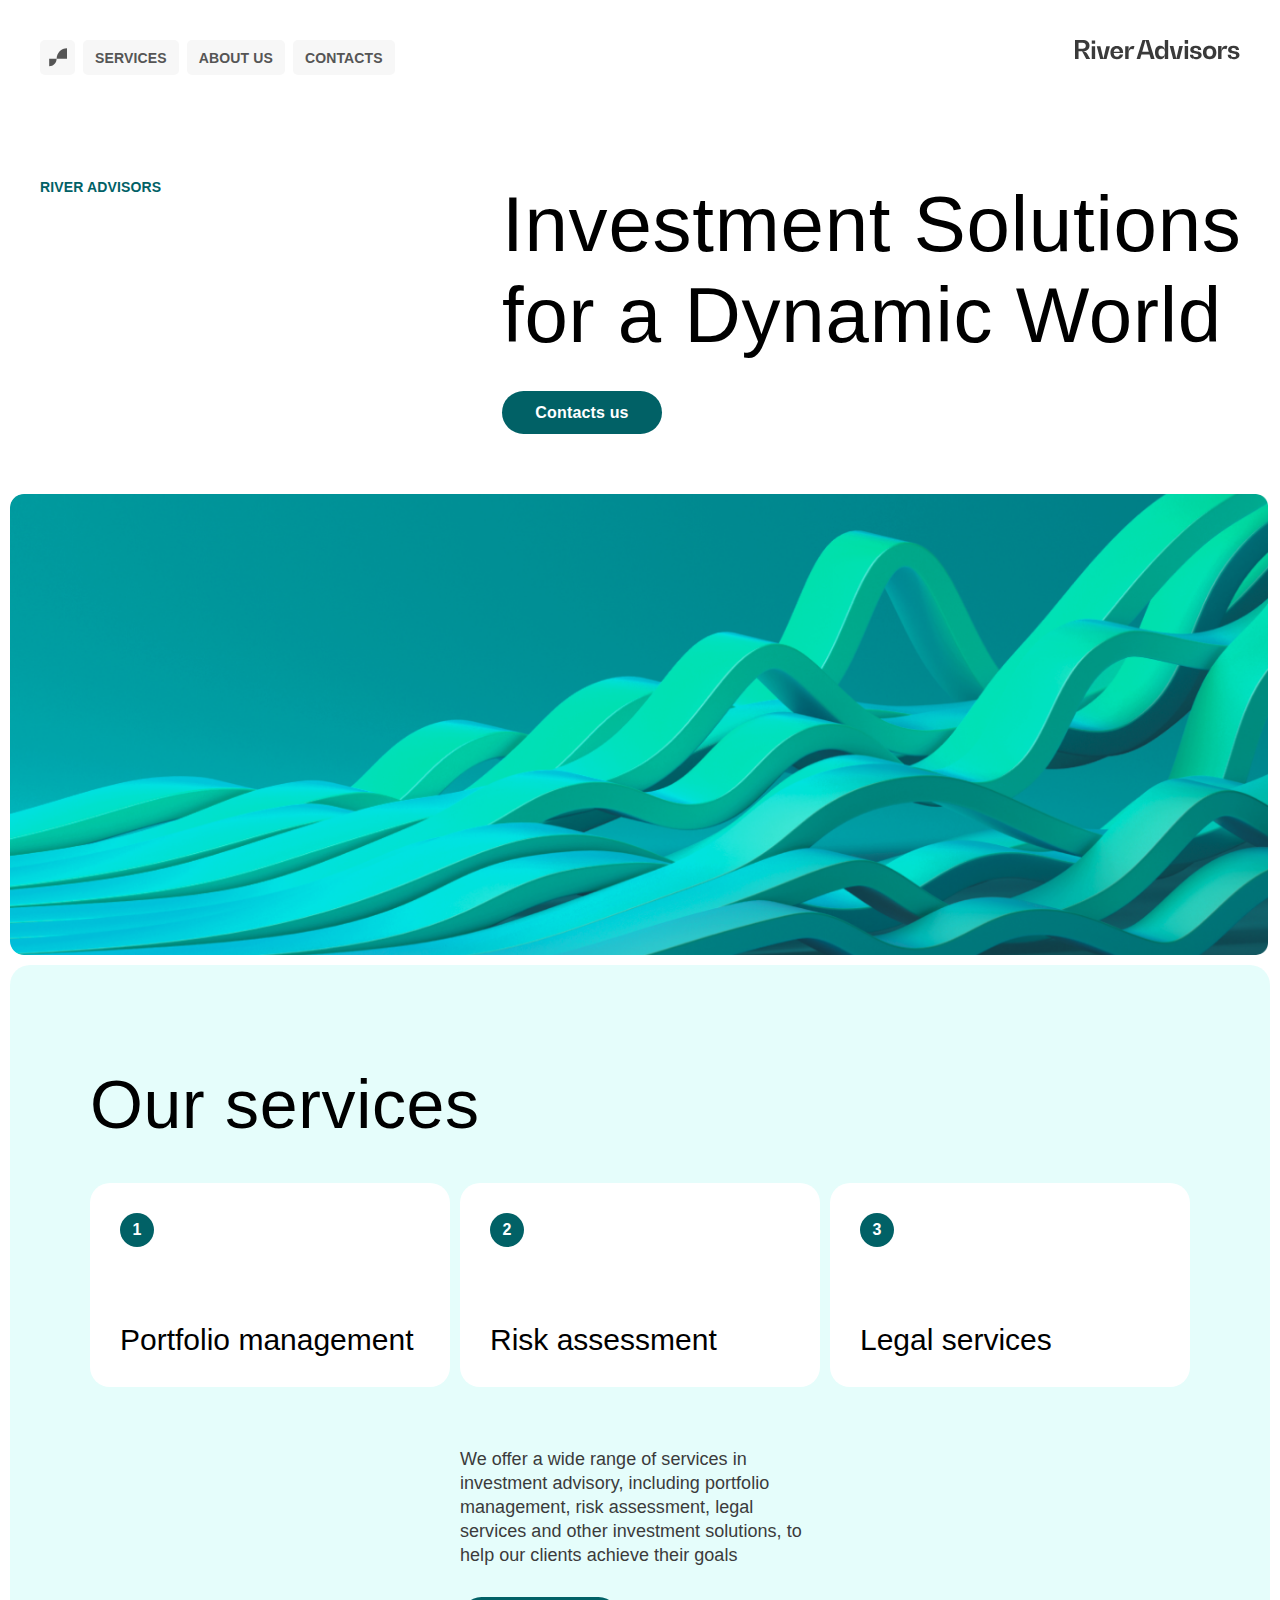
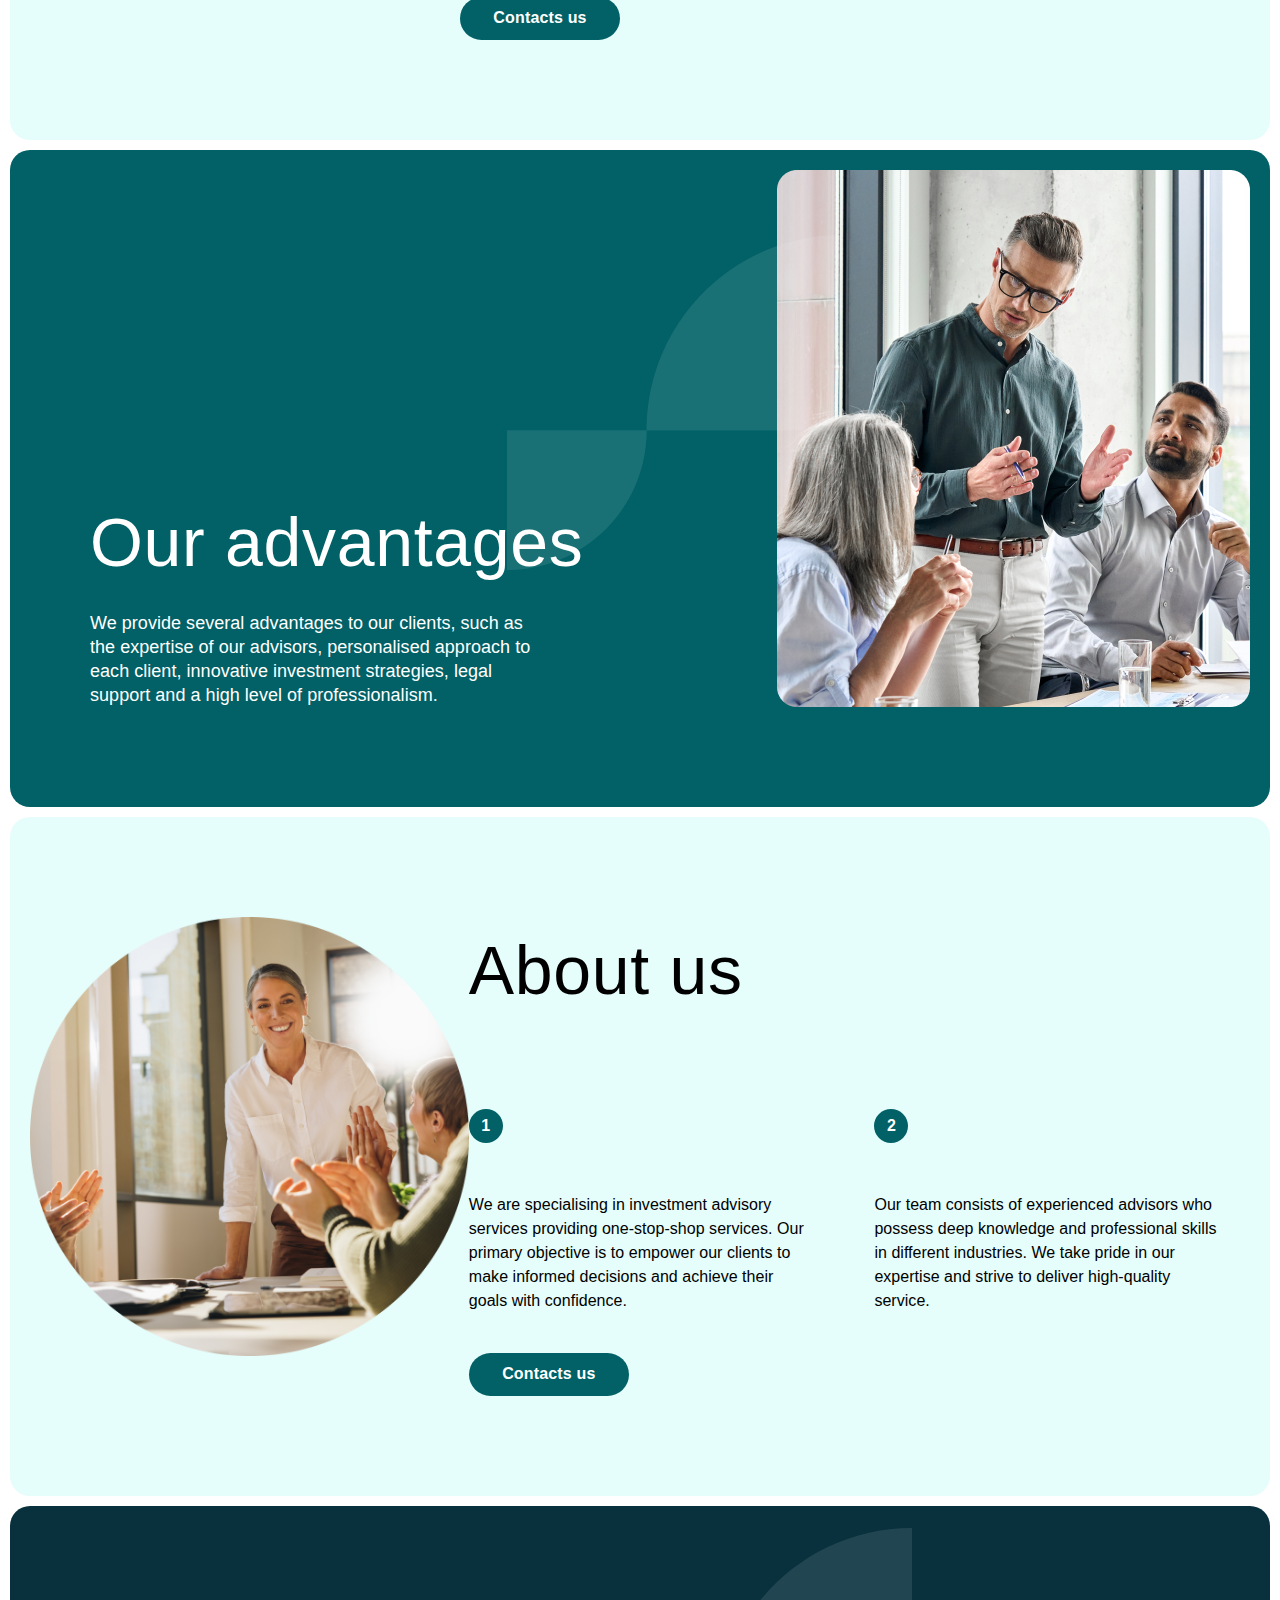
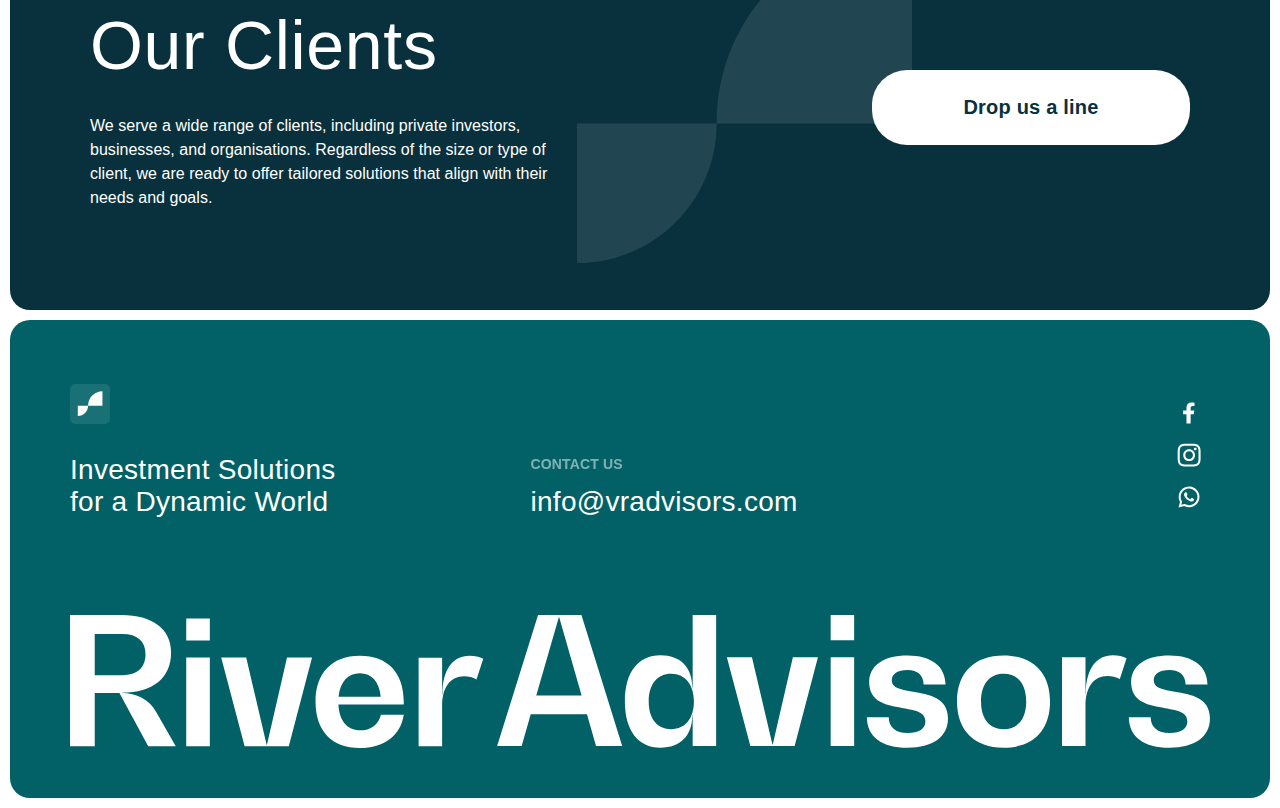
==== index.html @ a03bbda0 "pages" ====
<!DOCTYPE html>
<html lang="en">

<head>
    <meta charset="UTF-8">
    <meta http-equiv="X-UA-Compatible" content="IE=edge">
    <meta name="viewport" content="width=device-width, initial-scale=1.0">
    <title>River Advisors</title>
    <link rel="stylesheet" href="../assets/css/main.css">
</head>

<body>
    <div class="zoom-container">
        <div class="wrapper">
            <header class="header">
                <div class="navigation">
                    <button class="open-menu">
                        <img id="open" src="/assets/images/icon-logo.svg" alt="River Advisors">
                        <div class="mobile-menu">
                            <ul class="nav">
                                <li>
                                    <a href="#bl2" class="nav-link">Services</a>
                                </li>
                                <li>
                                    <a href="#bl4" class="nav-link">ABout us</a>
                                </li>
                                <li>
                                    <a href="#footer" class="nav-link">Contacts</a>
                                </li>
                            </ul>
                        </div>
                    </button>
                    <ul class="nav">
                        <li>
                            <a href="#bl2" class="nav-link">Services</a>
                        </li>
                        <li>
                            <a href="#bl4" class="nav-link">ABout us</a>
                        </li>
                        <li>
                            <a href="#footer" class="nav-link">Contacts</a>
                        </li>
                    </ul>
                </div>
                <a class="logo" href="#">
                    <img src="/assets/images/main-logo.svg" alt="River Advisors">
                    <img src="/assets/images/main-logomob.svg" alt="River Advisors">
                </a>
                
            </header>
            <!-------main block --------->
            <section class="main" id="bl1">
                <div class="content">
                    <p>River advisors</p>
                    <h1>Investment Solutions <br>for a Dynamic World</h1>
                    <a class="button" href="">Contacts us</a>
                </div>
                <div class="main-img">
                    <img src="/assets/images/main-img.png" alt="">
                </div>
            </section>
            <!-------services block --------->
            <section class="services" id="bl2">
                <div class="container">
                    <h2>Our services</h2>
                    <div class="services-items">
                        <div class="item">
                            <span>1</span>
                            <h3>Portfolio management</h3>
                        </div>
                        <div class="item">
                            <span>2</span>
                            <h3>Risk assessment</h3>
                        </div>
                        <div class="item">
                            <span>3</span>
                            <h3>Legal services</h3>
                        </div>
                        <div class="item">
                            <p>We offer a wide range of services in investment advisory, including portfolio management,
                                risk assessment, legal services and other investment solutions, to help our clients
                                achieve their goals</p>
                            <a href="#footer" class="button">Contacts us</a>
                        </div>
                    </div>
                </div>
            </section>
            <!-------advantages block --------->
            <section class="advantages" id="bl3">
                <div class="container">
                    <img class="decor" src="/assets/images/decor.png" alt="">
                    <div class="inner">
                        <h2>Our advantages</h2>
                        <p>We provide several advantages to our clients, such as the expertise of our advisors,
                            personalised
                            approach to each client, innovative investment strategies, legal support and a high level of
                            professionalism.</p>
                    </div>
                    <div class="advantages-image">
                        <img src="/assets/images/photo.png" alt="">
                    </div>
                </div>
            </section>
            <!------- About us block --------->
            <section class="about" id="bl4">
                <div class="picture">
                    <img src="/assets/images/aboutus.png" alt="">
                </div>
                <div class="content">
                    <h2>About us</h2>
                    <div class="items">
                        <div class="item">
                            <span>1</span>
                            <p>We are specialising in investment advisory services providing one-stop-shop services. Our
                                primary objective is to empower our clients to make informed decisions and achieve their
                                goals with confidence.</p>
                        </div>
                        <div class="item">
                            <span>2</span>
                            <p> Our team consists of experienced advisors who possess deep knowledge and professional
                                skills in different industries. We take pride in our expertise and strive to deliver
                                high-quality service.</p>
                        </div>
                    </div>
                    <a href="#footer" class="button">Contacts us</a>
                </div>
            </section>
            <!------- Our Clients block --------->
            <section class="clients" id="bl5">
                <img class="decor" src="/assets/images/decor.svg" alt="">
                <div class="container">
                    <div class="content">
                        <h2>Our Clients</h2>
                        <p>We serve a wide range of clients, including private investors, businesses, and organisations.
                            Regardless of the size or type of client, we are ready to offer tailored solutions that
                            align with their needs and goals.</p>
                    </div>
                    <a href="#footer" class="button button-white">Drop us a line</a>
                </div>
            </section>
            <!------- Footer block --------->
            <footer class="footer" id="footer">
                <div class="container">
                    <div class="">
                        <a href="" class="logo"><img src="/assets/images/icon-logo.svg" alt=""></a>
                    <p>Investment Solutions <br>for a Dynamic World</p>
                    </div>
                    
                    <div class="">
                        <span>Contact us</span>
                        <a href="mailto:info@vradvisors.com">info@vradvisors.com</a>
                    </div>
                    <div class="social">
                        <a href=""><img src="/assets/images/facebook.svg" alt=""></a>
                        <a href=""><img src="/assets/images/Instagram.svg" alt=""></a>
                        <a href=""><img src="/assets/images/Whatsapp.svg" alt=""></a>
                        <a href=""><img src="/assets/images/telegram.svg" alt=""></a>
                    </div>
                    <img src="/assets/images/piver.svg" alt="">
                </div>
            </footer>
        </div>
    </div>
    <script type="text/javascript" src="https://code.jquery.com/jquery-3.7.0.min.js"></script>
    <script type="text/javascript" src="../assets/js/slick.min.js"></script>
    <script src="../assets/js/script.js"></script>
    <script src="../assets/js/zoom.js"></script>
</body>

</html>
---- assets/css/main.css ----
/***
   style reset 
***/
@font-face {
  font-family: "Neue Haas Grotesk Display Pro Roman", sans-serif;
  src: local("Neue Haas Grotesk Display Pro Roman"), url("../fonts/NeueHaasDisplay-Roman.ttf") format("ttf");
  font-weight: 300;
}
@font-face {
  font-family: "Neue Haas Grotesk Display Pro Mediu", sans-serif;
  src: local("Neue Haas Grotesk Display Pro Mediu"), url("../fonts/NeueHaasDisplay-Mediu.ttf") format("ttf");
  font-weight: 600;
}
*,
*::before,
*::after {
  box-sizing: border-box;
  margin: 0;
  padding: 0;
  text-decoration: none;
}

ol,
ul,
menu {
  list-style: none;
  margin: 0;
  padding: 0;
}

img {
  max-inline-size: 100%;
  max-block-size: 100%;
}

table {
  border-collapse: collapse;
}

input,
textarea {
  -webkit-user-select: auto;
}

button {
  border: none;
  background: none;
}

textarea {
  white-space: revert;
}

meter {
  -webkit-appearance: revert;
  -moz-appearance: revert;
  appearance: revert;
}

:where(pre) {
  all: revert;
}

::-moz-placeholder {
  color: unset;
}

::placeholder {
  color: unset;
}

::marker {
  content: initial;
}

/* fonts */
/* general styles */
html {
  scroll-behavior: smooth;
  overflow-x: hidden;
}

body {
  font-family: "Neue Haas Grotesk Display Pro Roman", sans-serif;
  font-weight: 300;
  color: #000;
  background-color: #ffffff;
  scroll-behavior: smooth;
}

._lock {
  overflow: hidden;
}

h2 {
  font-weight: 300;
  font-size: 68px;
  font-style: normal;
  line-height: normal;
  letter-spacing: 0.68px;
}

a {
  color: #000;
}

.wrapper {
  max-width: 1440px;
  padding: 0 10px;
  margin: 0 auto;
}

.container {
  width: 100%;
  position: relative;
  padding: 0 80px;
}

.button {
  display: flex;
  align-items: center;
  justify-content: center;
  height: 43px;
  max-width: 160px;
  border-radius: 35px;
  font-weight: 600;
  text-align: center;
  background: #016166;
  color: #ffffff;
  font-size: 16px;
  font-style: normal;
  line-height: normal;
  letter-spacing: 0.16px;
  font-family: "Neue Haas Grotesk Display Pro Mediu", sans-serif;
  border: none;
  cursor: pointer;
}

.button:hover {
  border: #016166 solid 2px;
  background: #ffffff;
  color: #016166;
  transition: all 0.4s ease-out;
}

.button-white {
  background: #fff;
  color: #09313d;
}

.button-white:hover {
  background: #016166;
  color: #f7f7f7;
  border: #e6fdfb solid 2px;
  transition: all 0.4s ease-out;
}

/* header section */
.header {
  padding: 40px 30px;
  display: flex;
  justify-content: space-between;
}
.header .navigation {
  display: flex;
  gap: 8px;
}
.header .open-menu {
  width: 35px;
  height: 35px;
  border-radius: 5px;
  background: #f7f7f7;
  display: flex;
  align-items: start;
  padding: 8px;
  justify-content: end;
  transition: all 1s ease-out;
}
.header .open-menu img {
  transition: all 0.5s ease-out;
}
.header .open-menu:hover {
  background-color: #016166;
  color: #ffffff;
  transition: all 0.5s ease-out;
  cursor: pointer;
}
.header .open-menu:hover img {
  filter: brightness(0) saturate(100%) invert(99%) sepia(0%) saturate(3021%) hue-rotate(47deg) brightness(113%) contrast(100%);
  transition: all 0.5s ease-out;
}
.header .nav {
  display: flex;
  gap: 8px;
}
.header .nav-link {
  border-radius: 5px;
  background: #f7f7f7;
  color: #555;
  font-family: "Neue Haas Grotesk Display Pro", sans-serif;
  font-size: 14px;
  font-style: normal;
  font-weight: 600;
  text-align: center;
  line-height: normal;
  letter-spacing: 0.14px;
  text-transform: uppercase;
  height: 35px;
  display: flex;
  align-items: center;
  justify-content: center;
  padding: 8px 12px;
}
.header .nav-link:hover {
  background-color: #016166;
  color: #ffffff;
  transition: all 0.5s ease-out;
}
.header .logo:hover {
  filter: brightness(0) saturate(100%) invert(29%) sepia(18%) saturate(3441%) hue-rotate(144deg) brightness(91%) contrast(99%);
  transition: all 0.5s ease-out;
}
.header .mobile-menu .nav {
  display: none;
}
.header .open {
  position: absolute;
  justify-content: center;
  right: 10px;
  top: 10px;
  width: calc(100vw - 20px) !important;
  border-radius: 5px;
  height: calc(100vh - 20px) !important;
  display: flex;
  align-items: center;
  flex-direction: column;
  z-index: 10;
  transition: all 1s ease-out;
  background-color: #016166;
}
.header .open img {
  position: absolute;
  top: 28px;
  right: 28px;
  filter: brightness(0) saturate(100%) invert(99%) sepia(0%) saturate(3021%) hue-rotate(47deg) brightness(113%) contrast(100%);
  transition: all 0.5s ease-out;
}
.header .open .nav {
  display: flex;
  flex-direction: column;
}
/* foooter section */
.footer {
  margin-bottom: 10px;
  border-radius: 20px;
  background: #016166;
  padding: 50px 0;
}
.footer .container {
  position: relative;
  display: grid;
  padding: 0 60px;
  grid-template-columns: repeat(3, 1fr);
  color: #fff;
  align-items: end;
  justify-items: end;
  gap: 97px;
}
.footer .container div:first-child {
  justify-self: start;
}
.footer .container p {
  font-size: 28px;
  font-style: normal;
  font-weight: 300;
  line-height: normal;
  letter-spacing: 0.28px;
}
.footer .container span {
  opacity: 0.5;
  display: block;
  font-size: 14px;
  font-style: normal;
  font-weight: 600;
  line-height: normal;
  letter-spacing: 0.14px;
  text-transform: uppercase;
}
.footer .container a {
  display: block;
  color: #fff;
  font-size: 28px;
  font-style: normal;
  font-weight: 500;
  line-height: normal;
  letter-spacing: 0.28px;
  margin-top: 14px;
}
.footer .container a:hover {
  transition: all 0.5s ease-out;
  color: #555;
}
.footer .container .logo {
  width: 40px;
  height: 40px;
  margin-bottom: 30px;
  border-radius: 5px;
  background: rgba(255, 255, 255, 0.1);
  display: flex;
  align-items: center;
  justify-content: center;
  padding: 7px;
  transition: all 0.5s ease-out;
}
.footer .container .logo img {
  transition: all 0.5s ease-out;
  filter: brightness(0) saturate(100%) invert(100%) sepia(100%) saturate(1%) hue-rotate(284deg) brightness(103%) contrast(101%);
}
.footer .container .logo:hover {
  background: #f7f7f7;
  transition: all 0.5s ease-out;
}
.footer .container .logo:hover img {
  transition: all 0.5s ease-out;
  filter: brightness(0) saturate(100%) invert(31%) sepia(6%) saturate(18%) hue-rotate(352deg) brightness(96%) contrast(85%);
}
.footer .container .social {
  display: flex;
  flex-direction: column;
  align-items: center;
  margin-bottom: -42px;
}
.footer .container .social a {
  display: flex;
  align-items: center;
  justify-content: center;
  margin-top: 0;
  height: 42px;
}
.footer .container .social a img {
  transition: all 0.5s ease-out;
  filter: brightness(0) saturate(100%) invert(100%) sepia(0%) saturate(7453%) hue-rotate(263deg) brightness(98%) contrast(115%);
}
.footer .container .social a a:hover img {
  transition: all 0.5s ease-out;
  filter: brightness(0) saturate(100%) invert(31%) sepia(6%) saturate(18%) hue-rotate(352deg) brightness(96%) contrast(85%);
}
.footer .container img {
  width: 100%;
  grid-column: 1/4;
}

/* Iphone 5 */
/* Portrait phones and smaller */
/* Landscape phones and portrait tablets */
@media (max-width: 768px) {
  h2 {
    font-size: 38px;
    font-style: normal;
    line-height: normal;
    letter-spacing: 0.38px;
  }
  .container {
    padding: 0 20px;
  }
  .button {
    height: 44px;
    max-width: none;
  }
  /* header section */
  .header {
    padding: 20px 10px;
    flex-direction: row-reverse;
    align-items: center;
  }
  .header .logo img:first-child {
    display: none;
  }
  .header .open-menu {
    width: 46px;
    height: 46px;
  }
  .header .open-menu img {
    width: 30px;
  }
  .header .nav {
    display: none;
  }
  /* foooter section */
  .footer {
    padding: 30px 0 20px 0;
  }
  .footer .container {
    padding: 0 20px;
    grid-template-columns: 1fr;
    color: #fff;
    align-items: start;
    justify-items: start;
    gap: 50px;
  }
  .footer .container p {
    font-size: 22px;
    letter-spacing: 0.22px;
  }
  .footer .container span {
    font-size: 13px;
    letter-spacing: 0.13px;
  }
  .footer .container .logo {
    margin-bottom: 25px;
  }
  .footer .container .social {
    flex-direction: row;
    gap: 20px;
    align-items: center;
    justify-self: center;
    margin-bottom: 0;
  }
  .footer .container img {
    width: 100%;
    grid-column: auto;
  }
}
@media (min-width: 769px) {
  .header .logo img:first-child {
    display: none;
  }
}
/* Portrait tablets and small desktops */
/* Landscape tablets and medium desktops */
/* Large desktops and laptops */
/* section main */
.main {
  padding-top: 64px;
  margin-bottom: 10px;
}
.main .content {
  position: relative;
  padding-left: 492px;
}
.main .content h1 {
  font-size: 78px;
  font-style: normal;
  font-weight: 300;
  line-height: normal;
  letter-spacing: 0.78px;
}
.main .content p {
  color: #016166;
  font-size: 14px;
  font-style: normal;
  font-weight: 600;
  line-height: normal;
  letter-spacing: 0.14px;
  text-transform: uppercase;
  position: absolute;
  left: 30px;
  top: 0;
}
.main .button {
  margin-top: 30px;
}
.main .main-img {
  width: 100%;
  height: 36vw;
  margin-top: 60px;
  border-radius: 14px;
  overflow: hidden;
}
.main .main-img img {
  -o-object-fit: cover;
     object-fit: cover;
  height: 100%;
}

/* services block */
.services {
  padding: 100px 0px;
  border-radius: 20px;
  background: rgba(0, 238, 219, 0.1);
  margin-bottom: 10px;
}
.services .services-items {
  display: grid;
  grid-template-columns: 1fr 1fr 1fr;
  gap: 60px 10px;
  margin-top: 40px;
}
.services .item {
  border-radius: 20px;
  background: #fff;
  padding: 30px;
  display: flex;
  flex-direction: column;
  justify-content: space-between;
  height: 204px;
}
.services .item h3 {
  font-size: 30px;
  font-style: normal;
  font-weight: 300;
  line-height: normal;
}
.services .item span {
  display: flex;
  align-items: center;
  justify-content: center;
  width: 34px;
  height: 34px;
  background-color: #016166;
  border-radius: 50%;
  color: #fff;
  font-size: 16px;
  font-style: normal;
  font-weight: 600;
  line-height: 24px; /* 150% */
}
.services .item:last-child {
  border-radius: 0px;
  background: none;
  padding: 0px;
  display: flex;
  justify-content: start;
  height: auto;
  grid-column: 2/3;
}
.services .item:last-child p {
  color: #3b3b3b;
  font-size: 18px;
  font-style: normal;
  font-weight: 300;
  line-height: 24px; /* 133.333% */
  letter-spacing: 0.036px;
}
.services .item:last-child .button {
  margin-top: 30px;
}

/* advantages block */
.advantages {
  height: 657px;
  margin-bottom: 10px;
}
.advantages .container {
  border-radius: 20px;
  padding-right: 20px;
  padding-bottom: 100px;
  padding-top: 20px;
  background: #016166;
  position: relative;
  color: #fff;
  display: flex;
  gap: 50px;
  flex-direction: row;
  justify-content: space-between;
  align-items: end;
}
.advantages .inner p {
  font-size: 18px;
  font-style: normal;
  font-weight: 300;
  line-height: 24px; /* 133.333% */
  letter-spacing: 0.036px;
  margin-top: 30px;
  max-width: 450px;
}
.advantages .decor {
  position: absolute;
  top: 85px;
  right: 428px;
}
.advantages .advantages-image {
  width: 100vw;
  max-width: 473px;
  height: 100;
  max-height: 537px;
}
.advantages .advantages-image img {
  -o-object-fit: cover;
     object-fit: cover;
}

/* about us block */
.about {
  padding: 100px 50px 100px 20px;
  margin-bottom: 10px;
  border-radius: 20px;
  background: rgba(0, 238, 219, 0.1);
  display: flex;
  align-items: end;
  justify-content: space-between;
}
.about .picture {
  width: 479px;
  max-width: 479px;
  height: 479px;
  max-height: 479px;
}
.about .picture img {
  -o-object-fit: cover;
     object-fit: cover;
  -o-object-position: center;
     object-position: center;
}
.about .items {
  display: flex;
  margin-top: 100px;
  gap: 60px;
}
.about .item span {
  width: 34px;
  height: 34px;
  background-color: #016166;
  display: flex;
  align-items: center;
  justify-content: center;
  color: #fff;
  font-size: 16px;
  font-style: normal;
  font-weight: 600;
  line-height: 24px; /* 150% */
  border-radius: 50%;
}
.about .item p {
  margin-top: 50px;
  font-size: 16px;
  font-style: normal;
  font-weight: 300;
  line-height: 24px; /* 150% */
  letter-spacing: 0.032px;
  max-width: 380px;
}
.about .button {
  margin-top: 40px;
}

/*  Our Clients block */
.clients {
  margin-bottom: 10px;
  border-radius: 20px;
  background: #09313d;
  position: relative;
  color: #fff;
  padding: 100px 0;
}
.clients .container {
  display: flex;
  align-items: center;
  justify-content: space-between;
}
.clients .decor {
  position: absolute;
  top: 22px;
  right: 358px;
}
.clients .content h2 {
  margin-bottom: 30px;
}
.clients .content p {
  max-width: 500px;
  font-size: 16px;
  font-style: normal;
  line-height: 24px; /* 150% */
  letter-spacing: 0.032px;
}
.clients .button-white {
  max-width: 318px;
  width: 100%;
  height: 75px;
  font-size: 20px;
  letter-spacing: 0.2px;
}

/* Iphone 5 */
/* Portrait phones and smaller */
/* Landscape phones and portrait tablets */
@media (max-width: 768px) {
  /* section main */
  .main {
    padding-top: 114px;
  }
  .main .content {
    padding: 6px;
  }
  .main .content h1 {
    font-size: 38px;
    letter-spacing: 0.38px;
  }
  .main .content p {
    position: relative;
    font-size: 10px;
    letter-spacing: 0.2px;
    left: 0px;
    top: 0;
    margin-bottom: 30px;
  }
  .main .main-img {
    min-height: 185px;
    margin-top: 40px;
  }
  /* services block */
  .services {
    padding: 50px 0px 60px 0;
  }
  .services .services-items {
    grid-template-columns: 1fr;
    gap: 10px;
    margin-top: 30px;
  }
  .services .item {
    height: 159px;
  }
  .services .item h3 {
    font-size: 24px;
  }
  .services .item span {
    width: 30px;
    height: 30px;
    font-size: 15px;
  }
  .services .item:last-child {
    justify-content: center;
    height: auto;
    grid-column: auto;
    padding-top: 30px;
  }
  .services .item:last-child p {
    font-size: 14px;
    line-height: 19px;
    letter-spacing: 0.14px;
    max-width: 74vw;
    margin-left: auto;
    margin-right: auto;
  }
  /* advantages block */
  .advantages {
    height: auto;
  }
  .advantages .container {
    padding: 20px 20px 60px 20px;
    gap: 40px;
    flex-direction: column-reverse;
    justify-content: start;
    align-items: start;
  }
  .advantages .inner p {
    font-size: 14px;
    line-height: 19px; /* 135.714% */
    letter-spacing: 0.14px;
    max-width: none;
  }
  .advantages .decor {
    top: 70px;
    right: inherit;
    left: 20px;
    width: 131.836px;
  }
  .advantages .advantages-image {
    position: relative;
    width: 63vw;
    min-width: 243px;
    max-height: 537px;
    margin-left: auto;
  }
  .advantages .advantages-image img {
    -o-object-fit: cover;
       object-fit: cover;
  }
  /* about us block */
  .about {
    padding: 50px 20px 20px 20px;
    flex-direction: column-reverse;
    align-items: start;
    justify-content: start;
    gap: 50px;
  }
  .about .picture {
    width: 100%;
    height: 100%;
    margin-left: auto;
    margin-right: auto;
  }
  .about .items {
    flex-direction: column;
    margin-top: 40px;
    gap: 40px;
  }
  .about .item span {
    width: 30px;
    height: 30px;
    font-size: 15px;
  }
  .about .item p {
    margin-top: 30px;
    font-size: 14px;
    line-height: 19px; /* 135.714% */
    letter-spacing: 0.14px;
    max-width: none;
  }
  .about .button {
    display: none;
  }
  /*  Our Clients block */
  .clients {
    padding: 193px 0 30px 0;
  }
  .clients .container {
    flex-direction: column;
    align-items: start;
    justify-content: start;
  }
  .clients .decor {
    position: absolute;
    top: 20px;
    right: 20px;
    width: 55vw;
    min-width: 214px;
    max-width: 300px;
  }
  .clients .content h2 {
    margin-bottom: 20px;
  }
  .clients .content p {
    max-width: none;
    font-size: 14px;
    line-height: 19px; /* 135.714% */
    letter-spacing: 0.14px;
  }
  .clients .button-white {
    max-width: none;
    width: 100%;
    height: 44px;
    font-size: 16px;
    letter-spacing: 0.16px;
    margin-top: 40px;
  }
}
/* Portrait tablets and small desktops */
@media (min-width: 769px) and (max-width: 1199px) {
  h2 {
    font-size: 5vw;
  }
  .main .content {
    padding-left: 34vw;
  }
  .main .content h1 {
    font-size: 5vw;
  }
  .advantages .container {
    padding-left: 5.5vw;
    padding-bottom: 6vw;
    gap: 3vw;
  }
  /* about us block */
  .about {
    gap: 50px;
  }
  .about .picture {
    width: 60vw;
    height: 60vw;
    margin-left: auto;
    margin-right: auto;
  }
  .about .items {
    flex-direction: column;
    margin-top: 40px;
    gap: 40px;
  }
}
/* Landscape tablets and medium desktops */
/* Large desktops and laptops *//*# sourceMappingURL=main.css.map */
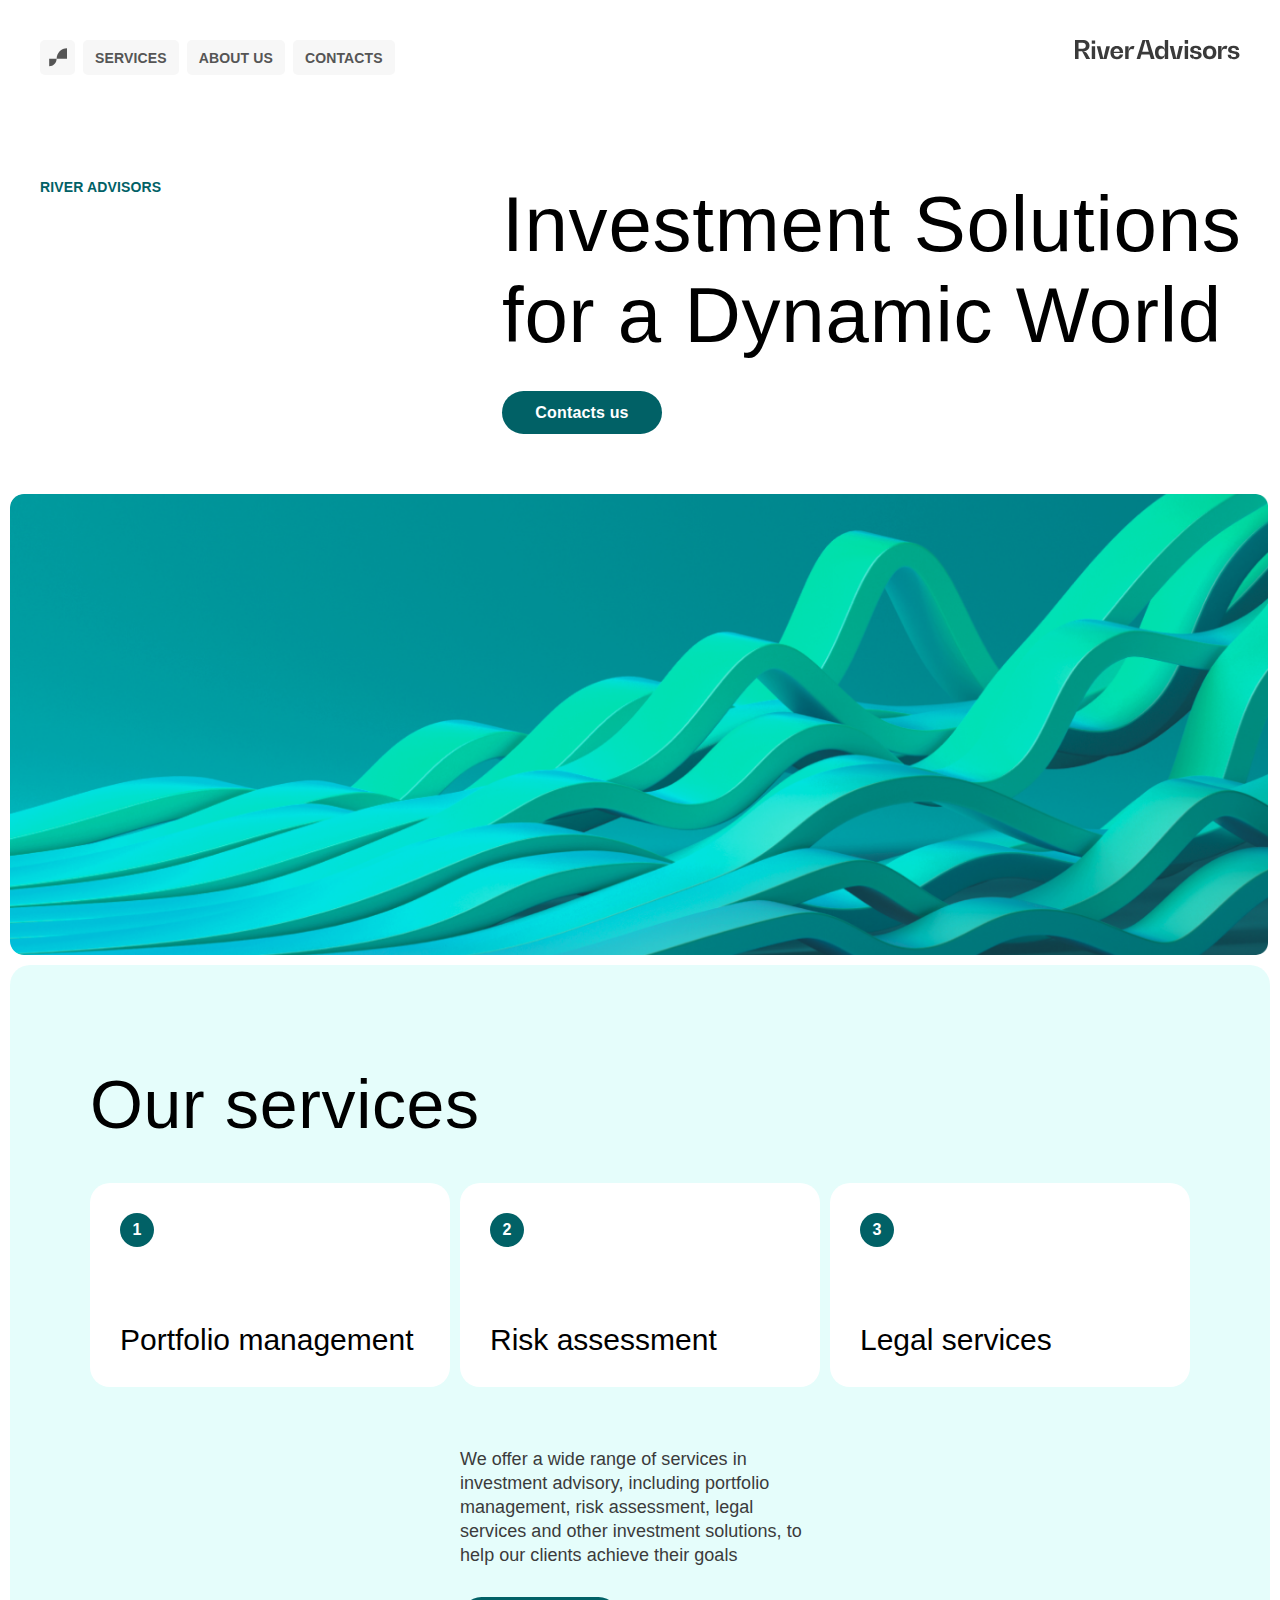
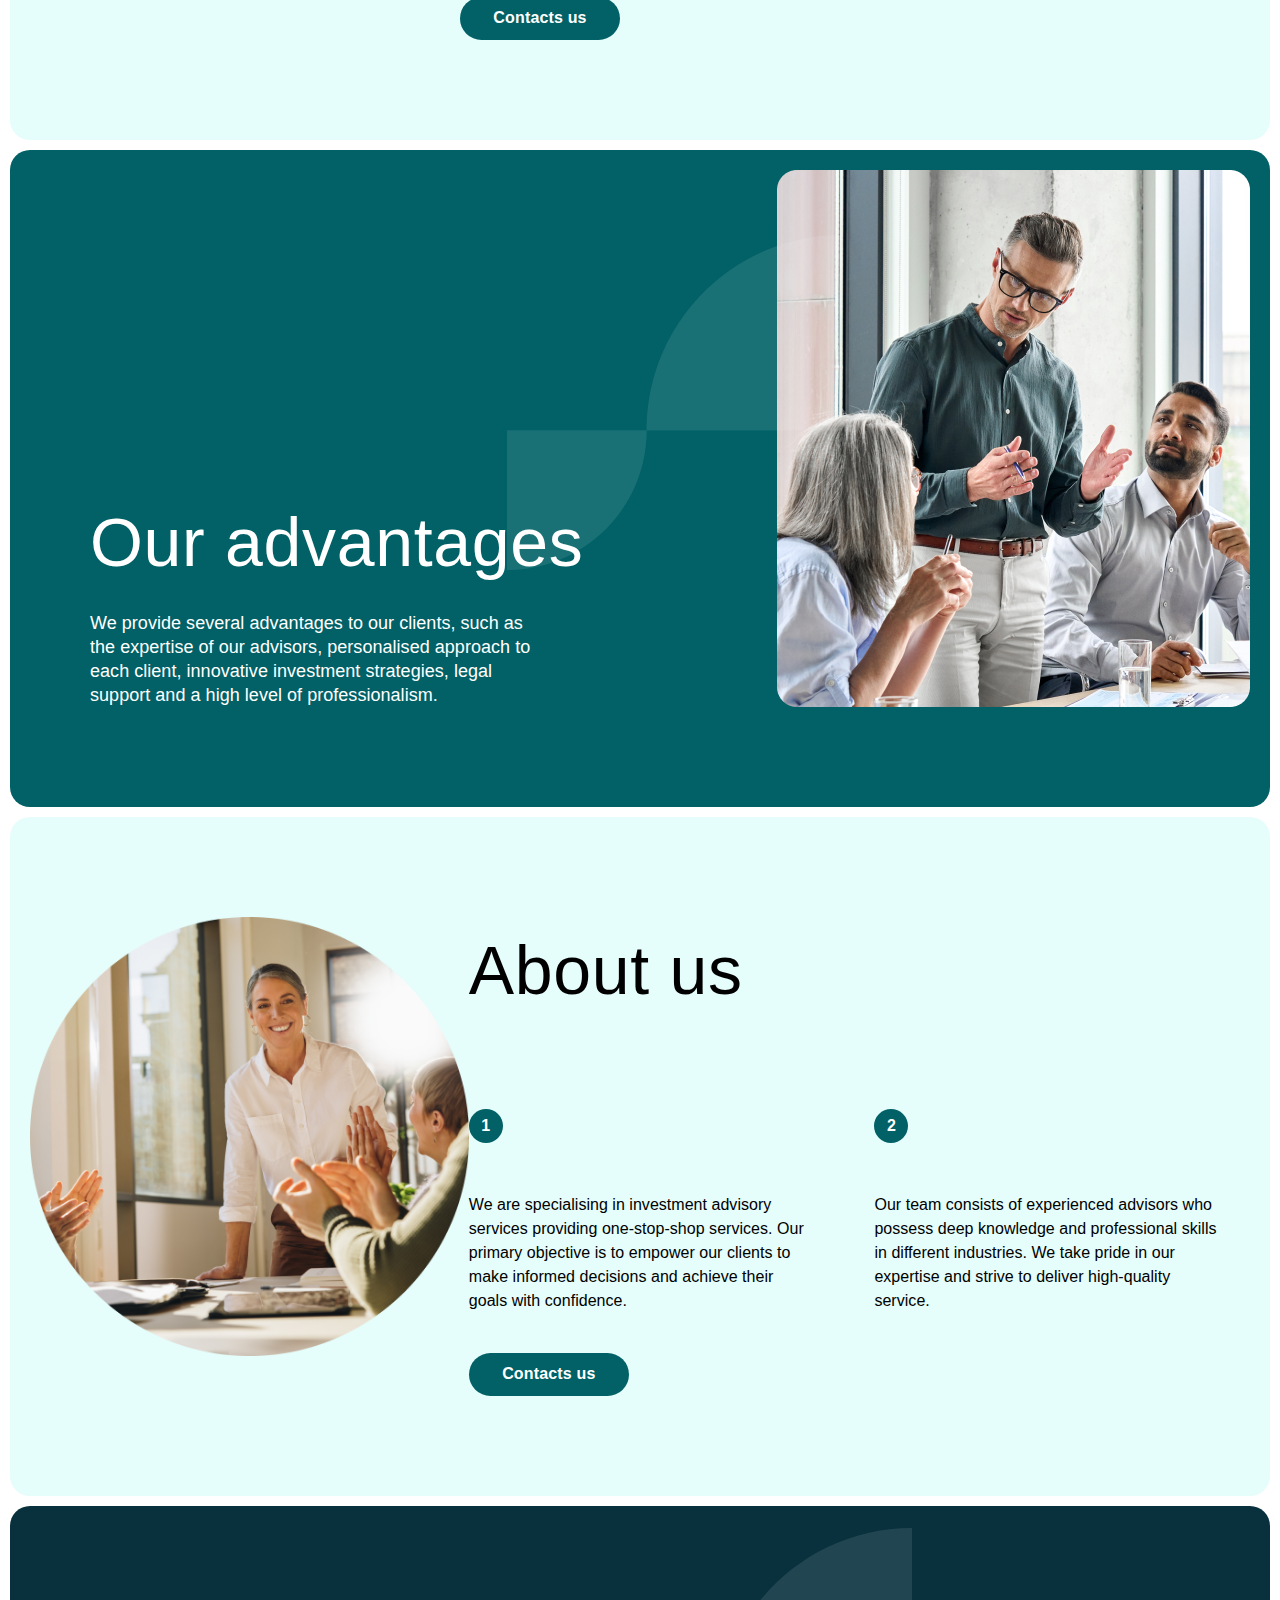
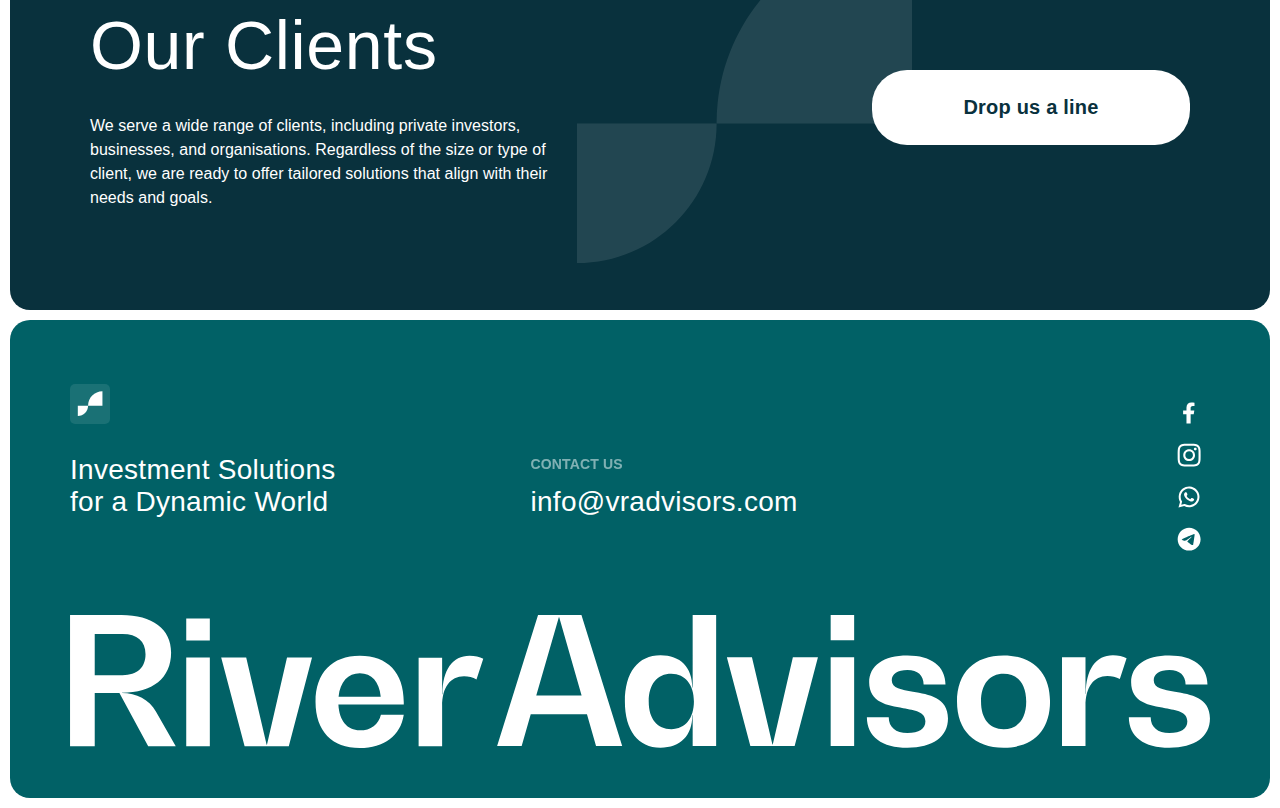
==== commit a17025df: "telegram" ====
--- a/index.html
+++ b/index.html
@@ -6,7 +6,7 @@
     <meta http-equiv="X-UA-Compatible" content="IE=edge">
     <meta name="viewport" content="width=device-width, initial-scale=1.0">
     <title>River Advisors</title>
-    <link rel="stylesheet" href="../assets/css/main.css">
+    <link rel="stylesheet" href="/css/main.css">
 </head>
 
 <body>
@@ -15,7 +15,7 @@
             <header class="header">
                 <div class="navigation">
                     <button class="open-menu">
-                        <img id="open" src="/assets/images/icon-logo.svg" alt="River Advisors">
+                        <img id="open" src="/images/icon-logo.svg" alt="River Advisors">
                         <div class="mobile-menu">
                             <ul class="nav">
                                 <li>
@@ -43,8 +43,8 @@
                     </ul>
                 </div>
                 <a class="logo" href="#">
-                    <img src="/assets/images/main-logo.svg" alt="River Advisors">
-                    <img src="/assets/images/main-logomob.svg" alt="River Advisors">
+                    <img src="/images/main-logo.svg" alt="River Advisors">
+                    <img src="/images/main-logomob.svg" alt="River Advisors">
                 </a>
                 
             </header>
@@ -56,7 +56,7 @@
                     <a class="button" href="">Contacts us</a>
                 </div>
                 <div class="main-img">
-                    <img src="/assets/images/main-img.png" alt="">
+                    <img src="/images/main-img.png" alt="">
                 </div>
             </section>
             <!-------services block --------->
@@ -88,7 +88,7 @@
             <!-------advantages block --------->
             <section class="advantages" id="bl3">
                 <div class="container">
-                    <img class="decor" src="/assets/images/decor.png" alt="">
+                    <img class="decor" src="/images/decor.png" alt="">
                     <div class="inner">
                         <h2>Our advantages</h2>
                         <p>We provide several advantages to our clients, such as the expertise of our advisors,
@@ -97,14 +97,14 @@
                             professionalism.</p>
                     </div>
                     <div class="advantages-image">
-                        <img src="/assets/images/photo.png" alt="">
+                        <img src="/images/photo.png" alt="">
                     </div>
                 </div>
             </section>
             <!------- About us block --------->
             <section class="about" id="bl4">
                 <div class="picture">
-                    <img src="/assets/images/aboutus.png" alt="">
+                    <img src="/images/aboutus.png" alt="">
                 </div>
                 <div class="content">
                     <h2>About us</h2>
@@ -127,7 +127,7 @@
             </section>
             <!------- Our Clients block --------->
             <section class="clients" id="bl5">
-                <img class="decor" src="/assets/images/decor.svg" alt="">
+                <img class="decor" src="/images/decor.svg" alt="">
                 <div class="container">
                     <div class="content">
                         <h2>Our Clients</h2>
@@ -142,7 +142,7 @@
             <footer class="footer" id="footer">
                 <div class="container">
                     <div class="">
-                        <a href="" class="logo"><img src="/assets/images/icon-logo.svg" alt=""></a>
+                        <a href="" class="logo"><img src="/images/icon-logo.svg" alt=""></a>
                     <p>Investment Solutions <br>for a Dynamic World</p>
                     </div>
                     
@@ -151,20 +151,20 @@
                         <a href="mailto:info@vradvisors.com">info@vradvisors.com</a>
                     </div>
                     <div class="social">
-                        <a href=""><img src="/assets/images/facebook.svg" alt=""></a>
-                        <a href=""><img src="/assets/images/Instagram.svg" alt=""></a>
-                        <a href=""><img src="/assets/images/Whatsapp.svg" alt=""></a>
-                        <a href=""><img src="/assets/images/telegram.svg" alt=""></a>
+                        <a href=""><img src="/images/facebook.svg" alt=""></a>
+                        <a href=""><img src="/images/Instagram.svg" alt=""></a>
+                        <a href=""><img src="/images/Whatsapp.svg" alt=""></a>
+                        <a href=""><img src="/images/Telegram.svg" alt=""></a>
                     </div>
-                    <img src="/assets/images/piver.svg" alt="">
+                    <img src="/images/piver.svg" alt="">
                 </div>
             </footer>
         </div>
     </div>
     <script type="text/javascript" src="https://code.jquery.com/jquery-3.7.0.min.js"></script>
-    <script type="text/javascript" src="../assets/js/slick.min.js"></script>
-    <script src="../assets/js/script.js"></script>
-    <script src="../assets/js/zoom.js"></script>
+    <script type="text/javascript" src="/js/slick.min.js"></script>
+    <script src="/js/script.js"></script>
+    <script src="/js/zoom.js"></script>
 </body>
 
 </html>--- a/css/main.css
+++ b/css/main.css
@@ -0,0 +1,871 @@
+/***
+   style reset 
+***/
+@font-face {
+  font-family: "Neue Haas Grotesk Display Pro Roman", sans-serif;
+  src: local("Neue Haas Grotesk Display Pro Roman"), url("../fonts/NeueHaasDisplay-Roman.ttf") format("ttf");
+  font-weight: 300;
+}
+@font-face {
+  font-family: "Neue Haas Grotesk Display Pro Mediu", sans-serif;
+  src: local("Neue Haas Grotesk Display Pro Mediu"), url("../fonts/NeueHaasDisplay-Mediu.ttf") format("ttf");
+  font-weight: 600;
+}
+*,
+*::before,
+*::after {
+  box-sizing: border-box;
+  margin: 0;
+  padding: 0;
+  text-decoration: none;
+}
+
+ol,
+ul,
+menu {
+  list-style: none;
+  margin: 0;
+  padding: 0;
+}
+
+img {
+  max-inline-size: 100%;
+  max-block-size: 100%;
+}
+
+table {
+  border-collapse: collapse;
+}
+
+input,
+textarea {
+  -webkit-user-select: auto;
+}
+
+button {
+  border: none;
+  background: none;
+}
+
+textarea {
+  white-space: revert;
+}
+
+meter {
+  -webkit-appearance: revert;
+  -moz-appearance: revert;
+  appearance: revert;
+}
+
+:where(pre) {
+  all: revert;
+}
+
+::-moz-placeholder {
+  color: unset;
+}
+
+::placeholder {
+  color: unset;
+}
+
+::marker {
+  content: initial;
+}
+
+/* fonts */
+/* general styles */
+html {
+  scroll-behavior: smooth;
+  overflow-x: hidden;
+}
+
+body {
+  font-family: "Neue Haas Grotesk Display Pro Roman", sans-serif;
+  font-weight: 300;
+  color: #000;
+  background-color: #ffffff;
+  scroll-behavior: smooth;
+}
+
+._lock {
+  overflow: hidden;
+}
+
+h2 {
+  font-weight: 300;
+  font-size: 68px;
+  font-style: normal;
+  line-height: normal;
+  letter-spacing: 0.68px;
+}
+
+a {
+  color: #000;
+}
+
+.wrapper {
+  max-width: 1440px;
+  padding: 0 10px;
+  margin: 0 auto;
+}
+
+.container {
+  width: 100%;
+  position: relative;
+  padding: 0 80px;
+}
+
+.button {
+  display: flex;
+  align-items: center;
+  justify-content: center;
+  height: 43px;
+  max-width: 160px;
+  border-radius: 35px;
+  font-weight: 600;
+  text-align: center;
+  background: #016166;
+  color: #ffffff;
+  font-size: 16px;
+  font-style: normal;
+  line-height: normal;
+  letter-spacing: 0.16px;
+  font-family: "Neue Haas Grotesk Display Pro Mediu", sans-serif;
+  border: none;
+  cursor: pointer;
+}
+
+.button:hover {
+  border: #016166 solid 2px;
+  background: #ffffff;
+  color: #016166;
+  transition: all 0.4s ease-out;
+}
+
+.button-white {
+  background: #fff;
+  color: #09313d;
+}
+
+.button-white:hover {
+  background: #016166;
+  color: #f7f7f7;
+  border: #e6fdfb solid 2px;
+  transition: all 0.4s ease-out;
+}
+
+/* header section */
+.header {
+  padding: 40px 30px;
+  display: flex;
+  justify-content: space-between;
+}
+.header .navigation {
+  display: flex;
+  gap: 8px;
+}
+.header .open-menu {
+  width: 35px;
+  height: 35px;
+  border-radius: 5px;
+  background: #f7f7f7;
+  display: flex;
+  align-items: start;
+  padding: 8px;
+  justify-content: end;
+  transition: all 1s ease-out;
+}
+.header .open-menu img {
+  transition: all 0.5s ease-out;
+}
+.header .open-menu:hover {
+  background-color: #016166;
+  color: #ffffff;
+  transition: all 0.5s ease-out;
+  cursor: pointer;
+}
+.header .open-menu:hover img {
+  filter: brightness(0) saturate(100%) invert(99%) sepia(0%) saturate(3021%) hue-rotate(47deg) brightness(113%) contrast(100%);
+  transition: all 0.5s ease-out;
+}
+.header .nav {
+  display: flex;
+  gap: 8px;
+}
+.header .nav-link {
+  border-radius: 5px;
+  background: #f7f7f7;
+  color: #555;
+  font-family: "Neue Haas Grotesk Display Pro", sans-serif;
+  font-size: 14px;
+  font-style: normal;
+  font-weight: 600;
+  text-align: center;
+  line-height: normal;
+  letter-spacing: 0.14px;
+  text-transform: uppercase;
+  height: 35px;
+  display: flex;
+  align-items: center;
+  justify-content: center;
+  padding: 8px 12px;
+}
+.header .nav-link:hover {
+  background-color: #016166;
+  color: #ffffff;
+  transition: all 0.5s ease-out;
+}
+.header .logo:hover {
+  filter: brightness(0) saturate(100%) invert(29%) sepia(18%) saturate(3441%) hue-rotate(144deg) brightness(91%) contrast(99%);
+  transition: all 0.5s ease-out;
+}
+.header .mobile-menu .nav {
+  display: none;
+}
+.header .open {
+  position: absolute;
+  justify-content: center;
+  right: 20px;
+  top: 20px;
+  width: calc(100vw - 40px) !important;
+  border-radius: 5px;
+  height: calc(100vh - 40px) !important;
+  display: flex;
+  align-items: center;
+  flex-direction: column;
+  z-index: 10;
+  transition: all 1s ease-out;
+  background-color: #016166;
+}
+.header .open img {
+  position: absolute;
+  top: 8px;
+  right: 8px;
+  filter: brightness(0) saturate(100%) invert(99%) sepia(0%) saturate(3021%) hue-rotate(47deg) brightness(113%) contrast(100%);
+  transition: all 0.5s ease-out;
+}
+.header .open .nav {
+  display: flex;
+  flex-direction: column;
+}
+/* foooter section */
+.footer {
+  margin-bottom: 10px;
+  border-radius: 20px;
+  background: #016166;
+  padding: 50px 0;
+}
+.footer .container {
+  position: relative;
+  display: grid;
+  padding: 0 60px;
+  grid-template-columns: repeat(3, 1fr);
+  color: #fff;
+  align-items: end;
+  justify-items: end;
+  gap: 97px;
+}
+.footer .container div:first-child {
+  justify-self: start;
+}
+.footer .container p {
+  font-size: 28px;
+  font-style: normal;
+  font-weight: 300;
+  line-height: normal;
+  letter-spacing: 0.28px;
+}
+.footer .container span {
+  opacity: 0.5;
+  display: block;
+  font-size: 14px;
+  font-style: normal;
+  font-weight: 600;
+  line-height: normal;
+  letter-spacing: 0.14px;
+  text-transform: uppercase;
+}
+.footer .container a {
+  display: block;
+  color: #fff;
+  font-size: 28px;
+  font-style: normal;
+  font-weight: 500;
+  line-height: normal;
+  letter-spacing: 0.28px;
+  margin-top: 14px;
+}
+.footer .container a:hover {
+  transition: all 0.5s ease-out;
+  color: #555;
+}
+.footer .container .logo {
+  width: 40px;
+  height: 40px;
+  margin-bottom: 30px;
+  border-radius: 5px;
+  background: rgba(255, 255, 255, 0.1);
+  display: flex;
+  align-items: center;
+  justify-content: center;
+  padding: 7px;
+  transition: all 0.5s ease-out;
+}
+.footer .container .logo img {
+  transition: all 0.5s ease-out;
+  filter: brightness(0) saturate(100%) invert(100%) sepia(100%) saturate(1%) hue-rotate(284deg) brightness(103%) contrast(101%);
+}
+.footer .container .logo:hover {
+  background: #f7f7f7;
+  transition: all 0.5s ease-out;
+}
+.footer .container .logo:hover img {
+  transition: all 0.5s ease-out;
+  filter: brightness(0) saturate(100%) invert(31%) sepia(6%) saturate(18%) hue-rotate(352deg) brightness(96%) contrast(85%);
+}
+.footer .container .social {
+  display: flex;
+  flex-direction: column;
+  align-items: center;
+  margin-bottom: -42px;
+}
+.footer .container .social a {
+  display: flex;
+  align-items: center;
+  justify-content: center;
+  margin-top: 0;
+  height: 42px;
+}
+.footer .container .social a img {
+  transition: all 0.5s ease-out;
+  filter: brightness(0) saturate(100%) invert(100%) sepia(0%) saturate(7453%) hue-rotate(263deg) brightness(98%) contrast(115%);
+}
+.footer .container .social a a:hover img {
+  transition: all 0.5s ease-out;
+  filter: brightness(0) saturate(100%) invert(31%) sepia(6%) saturate(18%) hue-rotate(352deg) brightness(96%) contrast(85%);
+}
+.footer .container img {
+  width: 100%;
+  grid-column: 1/4;
+}
+
+/* Iphone 5 */
+/* Portrait phones and smaller */
+/* Landscape phones and portrait tablets */
+@media (max-width: 768px) {
+  h2 {
+    font-size: 38px;
+    font-style: normal;
+    line-height: normal;
+    letter-spacing: 0.38px;
+  }
+  .container {
+    padding: 0 20px;
+  }
+  .button {
+    height: 44px;
+    max-width: none;
+  }
+  /* header section */
+  .header {
+    padding: 20px 10px;
+    flex-direction: row-reverse;
+    align-items: center;
+  }
+  .header .logo img:first-child {
+    display: none;
+  }
+  .header .open-menu {
+    width: 46px;
+    height: 46px;
+  }
+  .header .open-menu img {
+    width: 30px;
+  }
+  .header .nav {
+    display: none;
+  }
+  /* foooter section */
+  .footer {
+    padding: 30px 0 20px 0;
+  }
+  .footer .container {
+    padding: 0 20px;
+    grid-template-columns: 1fr;
+    color: #fff;
+    align-items: start;
+    justify-items: start;
+    gap: 50px;
+  }
+  .footer .container p {
+    font-size: 22px;
+    letter-spacing: 0.22px;
+  }
+  .footer .container span {
+    font-size: 13px;
+    letter-spacing: 0.13px;
+  }
+  .footer .container .logo {
+    margin-bottom: 25px;
+  }
+  .footer .container .social {
+    flex-direction: row;
+    gap: 20px;
+    align-items: center;
+    justify-self: center;
+    margin-bottom: 0;
+  }
+  .footer .container img {
+    width: 100%;
+    grid-column: auto;
+  }
+}
+@media (min-width: 769px) {
+  .header .logo img:first-child {
+    display: none;
+  }
+}
+/* Portrait tablets and small desktops */
+/* Landscape tablets and medium desktops */
+/* Large desktops and laptops */
+/* section main */
+.main {
+  padding-top: 64px;
+  margin-bottom: 10px;
+}
+.main .content {
+  position: relative;
+  padding-left: 492px;
+}
+.main .content h1 {
+  font-size: 78px;
+  font-style: normal;
+  font-weight: 300;
+  line-height: normal;
+  letter-spacing: 0.78px;
+}
+.main .content p {
+  color: #016166;
+  font-size: 14px;
+  font-style: normal;
+  font-weight: 600;
+  line-height: normal;
+  letter-spacing: 0.14px;
+  text-transform: uppercase;
+  position: absolute;
+  left: 30px;
+  top: 0;
+}
+.main .button {
+  margin-top: 30px;
+}
+.main .main-img {
+  width: 100%;
+  height: 36vw;
+  margin-top: 60px;
+  border-radius: 14px;
+  overflow: hidden;
+}
+.main .main-img img {
+  -o-object-fit: cover;
+     object-fit: cover;
+  height: 100%;
+}
+
+/* services block */
+.services {
+  padding: 100px 0px;
+  border-radius: 20px;
+  background: rgba(0, 238, 219, 0.1);
+  margin-bottom: 10px;
+}
+.services .services-items {
+  display: grid;
+  grid-template-columns: 1fr 1fr 1fr;
+  gap: 60px 10px;
+  margin-top: 40px;
+}
+.services .item {
+  border-radius: 20px;
+  background: #fff;
+  padding: 30px;
+  display: flex;
+  flex-direction: column;
+  justify-content: space-between;
+  height: 204px;
+}
+.services .item h3 {
+  font-size: 30px;
+  font-style: normal;
+  font-weight: 300;
+  line-height: normal;
+}
+.services .item span {
+  display: flex;
+  align-items: center;
+  justify-content: center;
+  width: 34px;
+  height: 34px;
+  background-color: #016166;
+  border-radius: 50%;
+  color: #fff;
+  font-size: 16px;
+  font-style: normal;
+  font-weight: 600;
+  line-height: 24px; /* 150% */
+}
+.services .item:last-child {
+  border-radius: 0px;
+  background: none;
+  padding: 0px;
+  display: flex;
+  justify-content: start;
+  height: auto;
+  grid-column: 2/3;
+}
+.services .item:last-child p {
+  color: #3b3b3b;
+  font-size: 18px;
+  font-style: normal;
+  font-weight: 300;
+  line-height: 24px; /* 133.333% */
+  letter-spacing: 0.036px;
+}
+.services .item:last-child .button {
+  margin-top: 30px;
+}
+
+/* advantages block */
+.advantages {
+  height: 657px;
+  margin-bottom: 10px;
+}
+.advantages .container {
+  border-radius: 20px;
+  padding-right: 20px;
+  padding-bottom: 100px;
+  padding-top: 20px;
+  background: #016166;
+  position: relative;
+  color: #fff;
+  display: flex;
+  gap: 50px;
+  flex-direction: row;
+  justify-content: space-between;
+  align-items: end;
+}
+.advantages .inner p {
+  font-size: 18px;
+  font-style: normal;
+  font-weight: 300;
+  line-height: 24px; /* 133.333% */
+  letter-spacing: 0.036px;
+  margin-top: 30px;
+  max-width: 450px;
+}
+.advantages .decor {
+  position: absolute;
+  top: 85px;
+  right: 428px;
+}
+.advantages .advantages-image {
+  width: 100vw;
+  max-width: 473px;
+  height: 100;
+  max-height: 537px;
+}
+.advantages .advantages-image img {
+  -o-object-fit: cover;
+     object-fit: cover;
+}
+
+/* about us block */
+.about {
+  padding: 100px 50px 100px 20px;
+  margin-bottom: 10px;
+  border-radius: 20px;
+  background: rgba(0, 238, 219, 0.1);
+  display: flex;
+  align-items: end;
+  justify-content: space-between;
+}
+.about .picture {
+  width: 479px;
+  max-width: 479px;
+  height: 479px;
+  max-height: 479px;
+}
+.about .picture img {
+  -o-object-fit: cover;
+     object-fit: cover;
+  -o-object-position: center;
+     object-position: center;
+}
+.about .items {
+  display: flex;
+  margin-top: 100px;
+  gap: 60px;
+}
+.about .item span {
+  width: 34px;
+  height: 34px;
+  background-color: #016166;
+  display: flex;
+  align-items: center;
+  justify-content: center;
+  color: #fff;
+  font-size: 16px;
+  font-style: normal;
+  font-weight: 600;
+  line-height: 24px; /* 150% */
+  border-radius: 50%;
+}
+.about .item p {
+  margin-top: 50px;
+  font-size: 16px;
+  font-style: normal;
+  font-weight: 300;
+  line-height: 24px; /* 150% */
+  letter-spacing: 0.032px;
+  max-width: 380px;
+}
+.about .button {
+  margin-top: 40px;
+}
+
+/*  Our Clients block */
+.clients {
+  margin-bottom: 10px;
+  border-radius: 20px;
+  background: #09313d;
+  position: relative;
+  color: #fff;
+  padding: 100px 0;
+}
+.clients .container {
+  display: flex;
+  align-items: center;
+  justify-content: space-between;
+}
+.clients .decor {
+  position: absolute;
+  top: 22px;
+  right: 358px;
+}
+.clients .content h2 {
+  margin-bottom: 30px;
+}
+.clients .content p {
+  max-width: 500px;
+  font-size: 16px;
+  font-style: normal;
+  line-height: 24px; /* 150% */
+  letter-spacing: 0.032px;
+}
+.clients .button-white {
+  max-width: 318px;
+  width: 100%;
+  height: 75px;
+  font-size: 20px;
+  letter-spacing: 0.2px;
+}
+
+/* Iphone 5 */
+/* Portrait phones and smaller */
+/* Landscape phones and portrait tablets */
+@media (max-width: 768px) {
+  /* section main */
+  .main {
+    padding-top: 114px;
+  }
+  .main .content {
+    padding: 6px;
+  }
+  .main .content h1 {
+    font-size: 38px;
+    letter-spacing: 0.38px;
+  }
+  .main .content p {
+    position: relative;
+    font-size: 10px;
+    letter-spacing: 0.2px;
+    left: 0px;
+    top: 0;
+    margin-bottom: 30px;
+  }
+  .main .main-img {
+    min-height: 185px;
+    margin-top: 40px;
+  }
+  /* services block */
+  .services {
+    padding: 50px 0px 60px 0;
+  }
+  .services .services-items {
+    grid-template-columns: 1fr;
+    gap: 10px;
+    margin-top: 30px;
+  }
+  .services .item {
+    height: 159px;
+  }
+  .services .item h3 {
+    font-size: 24px;
+  }
+  .services .item span {
+    width: 30px;
+    height: 30px;
+    font-size: 15px;
+  }
+  .services .item:last-child {
+    justify-content: center;
+    height: auto;
+    grid-column: auto;
+    padding-top: 30px;
+  }
+  .services .item:last-child p {
+    font-size: 14px;
+    line-height: 19px;
+    letter-spacing: 0.14px;
+    max-width: 74vw;
+    margin-left: auto;
+    margin-right: auto;
+  }
+  /* advantages block */
+  .advantages {
+    height: auto;
+  }
+  .advantages .container {
+    padding: 20px 20px 60px 20px;
+    gap: 40px;
+    flex-direction: column-reverse;
+    justify-content: start;
+    align-items: start;
+  }
+  .advantages .inner p {
+    font-size: 14px;
+    line-height: 19px; /* 135.714% */
+    letter-spacing: 0.14px;
+    max-width: none;
+  }
+  .advantages .decor {
+    top: 70px;
+    right: inherit;
+    left: 20px;
+    width: 131.836px;
+  }
+  .advantages .advantages-image {
+    position: relative;
+    width: 63vw;
+    min-width: 243px;
+    max-height: 537px;
+    margin-left: auto;
+  }
+  .advantages .advantages-image img {
+    -o-object-fit: cover;
+       object-fit: cover;
+  }
+  /* about us block */
+  .about {
+    padding: 50px 20px 20px 20px;
+    flex-direction: column-reverse;
+    align-items: start;
+    justify-content: start;
+    gap: 50px;
+  }
+  .about .picture {
+    width: 100%;
+    height: 100%;
+    margin-left: auto;
+    margin-right: auto;
+  }
+  .about .items {
+    flex-direction: column;
+    margin-top: 40px;
+    gap: 40px;
+  }
+  .about .item span {
+    width: 30px;
+    height: 30px;
+    font-size: 15px;
+  }
+  .about .item p {
+    margin-top: 30px;
+    font-size: 14px;
+    line-height: 19px; /* 135.714% */
+    letter-spacing: 0.14px;
+    max-width: none;
+  }
+  .about .button {
+    display: none;
+  }
+  /*  Our Clients block */
+  .clients {
+    padding: 193px 0 30px 0;
+  }
+  .clients .container {
+    flex-direction: column;
+    align-items: start;
+    justify-content: start;
+  }
+  .clients .decor {
+    position: absolute;
+    top: 20px;
+    right: 20px;
+    width: 55vw;
+    min-width: 214px;
+    max-width: 300px;
+  }
+  .clients .content h2 {
+    margin-bottom: 20px;
+  }
+  .clients .content p {
+    max-width: none;
+    font-size: 14px;
+    line-height: 19px; /* 135.714% */
+    letter-spacing: 0.14px;
+  }
+  .clients .button-white {
+    max-width: none;
+    width: 100%;
+    height: 44px;
+    font-size: 16px;
+    letter-spacing: 0.16px;
+    margin-top: 40px;
+  }
+}
+/* Portrait tablets and small desktops */
+@media (min-width: 769px) and (max-width: 1199px) {
+  h2 {
+    font-size: 5vw;
+  }
+  .main .content {
+    padding-left: 34vw;
+  }
+  .main .content h1 {
+    font-size: 5vw;
+  }
+  .advantages .container {
+    padding-left: 5.5vw;
+    padding-bottom: 6vw;
+    gap: 3vw;
+  }
+  /* about us block */
+  .about {
+    gap: 50px;
+  }
+  .about .picture {
+    width: 60vw;
+    height: 60vw;
+    margin-left: auto;
+    margin-right: auto;
+  }
+  .about .items {
+    flex-direction: column;
+    margin-top: 40px;
+    gap: 40px;
+  }
+}
+/* Landscape tablets and medium desktops */
+/* Large desktops and laptops *//*# sourceMappingURL=main.css.map */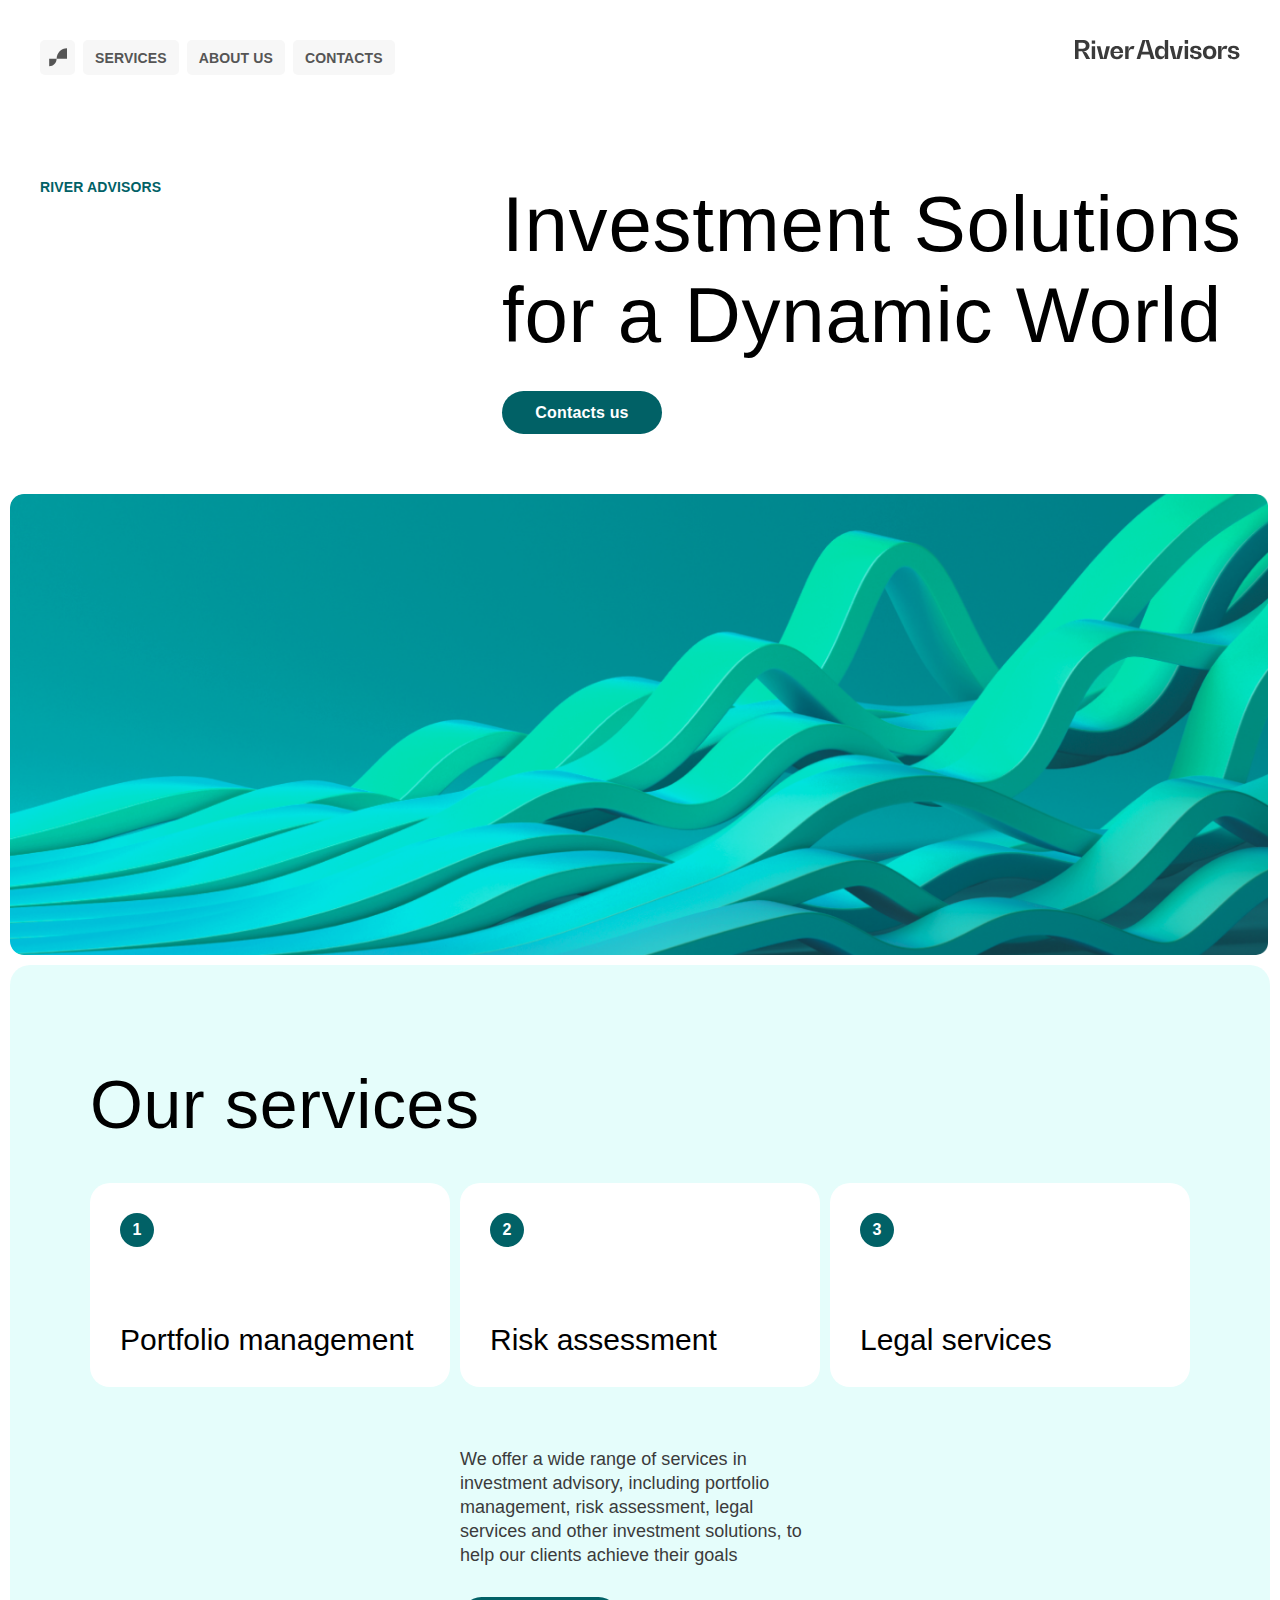
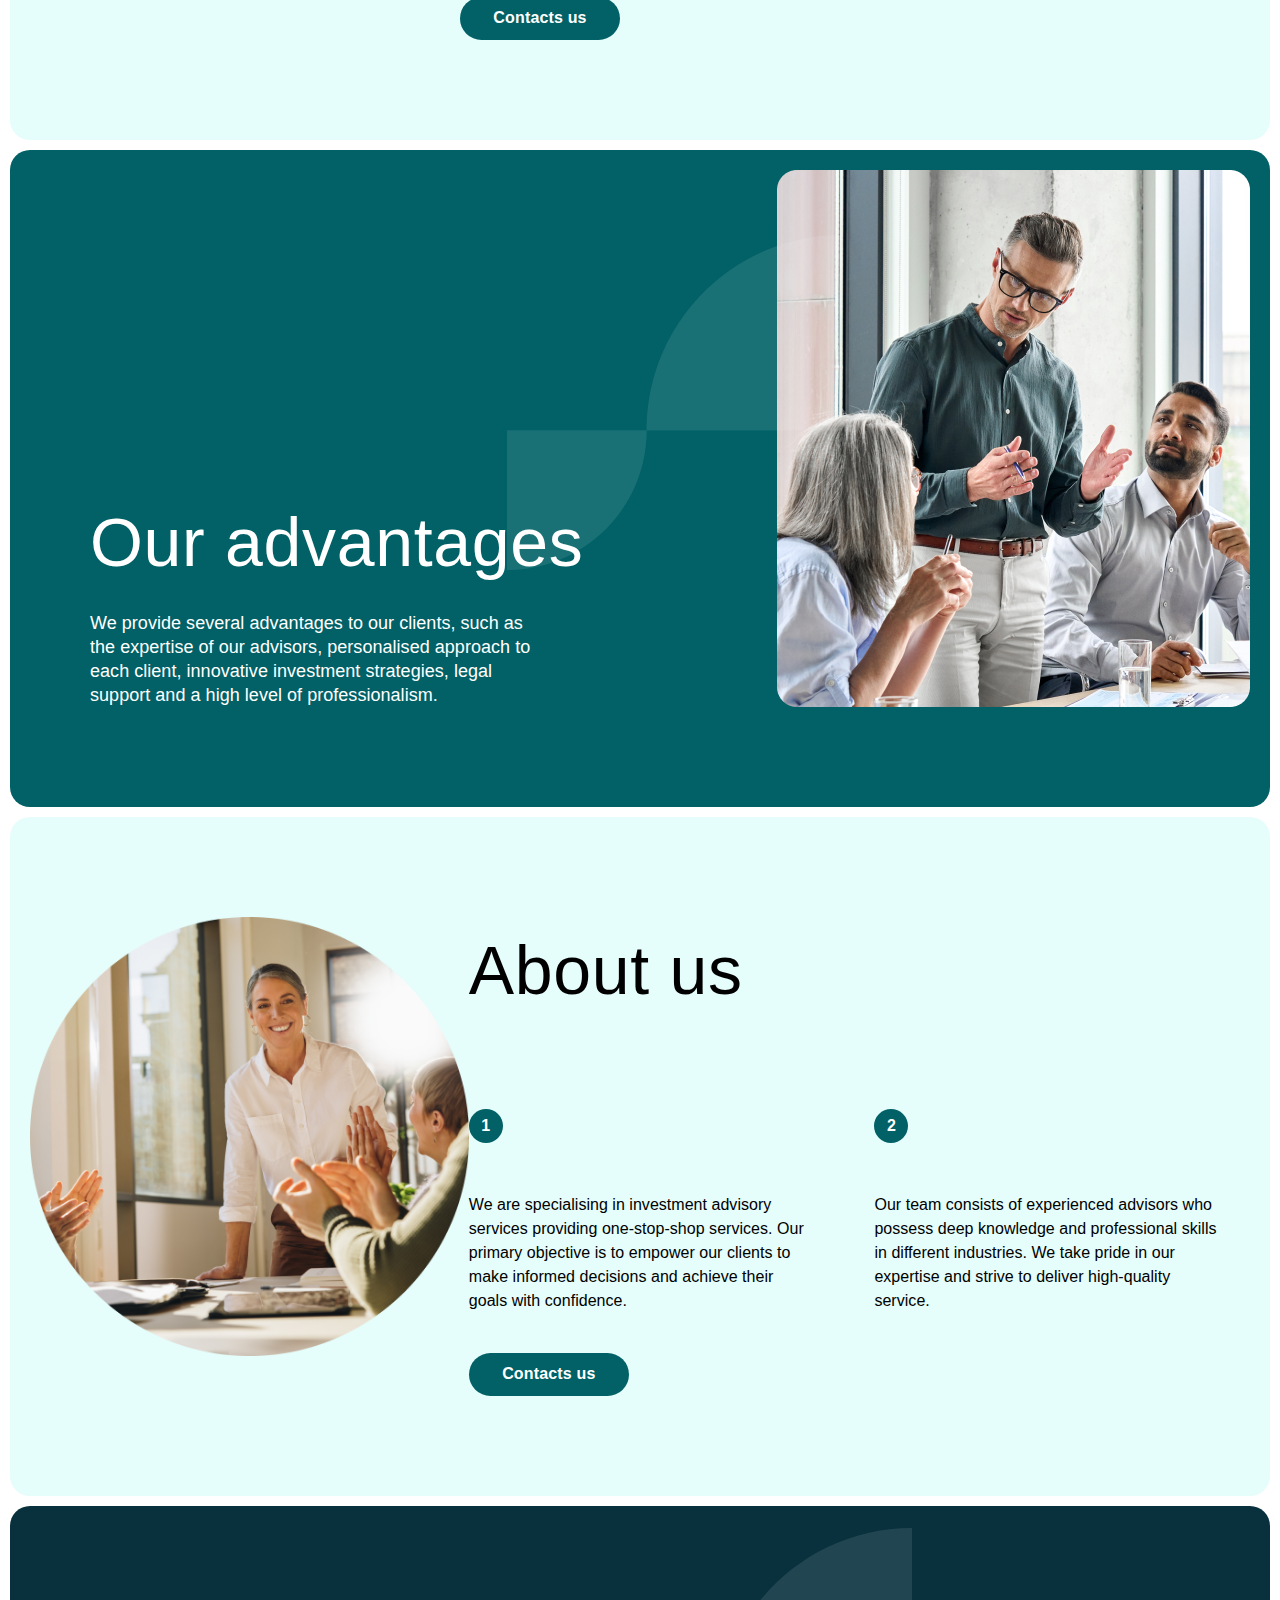
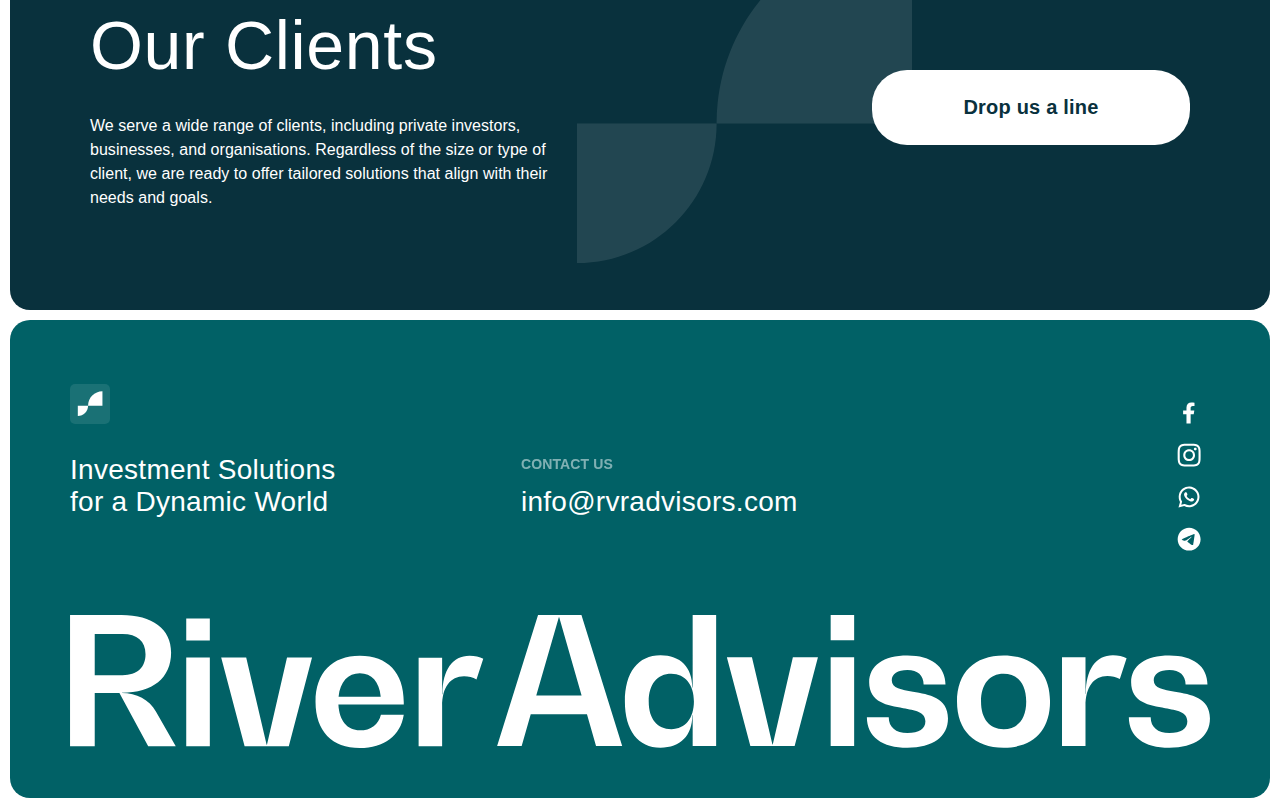
==== commit a154e04d: "mail" ====
--- a/index.html
+++ b/index.html
@@ -6,7 +6,7 @@
     <meta http-equiv="X-UA-Compatible" content="IE=edge">
     <meta name="viewport" content="width=device-width, initial-scale=1.0">
     <title>River Advisors</title>
-    <link rel="stylesheet" href="/css/main.css">
+    <link rel="stylesheet" href="css/main.css">
 </head>
 
 <body>
@@ -15,7 +15,7 @@
             <header class="header">
                 <div class="navigation">
                     <button class="open-menu">
-                        <img id="open" src="/images/icon-logo.svg" alt="River Advisors">
+                        <img id="open" src="images/icon-logo.svg" alt="River Advisors">
                         <div class="mobile-menu">
                             <ul class="nav">
                                 <li>
@@ -42,9 +42,9 @@
                         </li>
                     </ul>
                 </div>
-                <a class="logo" href="#">
-                    <img src="/images/main-logo.svg" alt="River Advisors">
-                    <img src="/images/main-logomob.svg" alt="River Advisors">
+                <a class="logo" href="">
+                    <img src="images/main-logo.svg" alt="River Advisors">
+                    <img src="images/main-logomob.svg" alt="River Advisors">
                 </a>
                 
             </header>
@@ -53,10 +53,10 @@
                 <div class="content">
                     <p>River advisors</p>
                     <h1>Investment Solutions <br>for a Dynamic World</h1>
-                    <a class="button" href="">Contacts us</a>
+                    <a class="button" href="#footer">Contacts us</a>
                 </div>
                 <div class="main-img">
-                    <img src="/images/main-img.png" alt="">
+                    <img src="images/main-img.png" alt="">
                 </div>
             </section>
             <!-------services block --------->
@@ -88,7 +88,7 @@
             <!-------advantages block --------->
             <section class="advantages" id="bl3">
                 <div class="container">
-                    <img class="decor" src="/images/decor.png" alt="">
+                    <img class="decor" src="images/decor.png" alt="">
                     <div class="inner">
                         <h2>Our advantages</h2>
                         <p>We provide several advantages to our clients, such as the expertise of our advisors,
@@ -97,14 +97,14 @@
                             professionalism.</p>
                     </div>
                     <div class="advantages-image">
-                        <img src="/images/photo.png" alt="">
+                        <img src="images/photo.png" alt="">
                     </div>
                 </div>
             </section>
             <!------- About us block --------->
             <section class="about" id="bl4">
                 <div class="picture">
-                    <img src="/images/aboutus.png" alt="">
+                    <img src="images/aboutus.png" alt="">
                 </div>
                 <div class="content">
                     <h2>About us</h2>
@@ -127,7 +127,7 @@
             </section>
             <!------- Our Clients block --------->
             <section class="clients" id="bl5">
-                <img class="decor" src="/images/decor.svg" alt="">
+                <img class="decor" src="images/decor.svg" alt="">
                 <div class="container">
                     <div class="content">
                         <h2>Our Clients</h2>
@@ -142,29 +142,29 @@
             <footer class="footer" id="footer">
                 <div class="container">
                     <div class="">
-                        <a href="" class="logo"><img src="/images/icon-logo.svg" alt=""></a>
+                        <a href="" class="logo"><img src="images/icon-logo.svg" alt=""></a>
                     <p>Investment Solutions <br>for a Dynamic World</p>
                     </div>
                     
                     <div class="">
                         <span>Contact us</span>
-                        <a href="mailto:info@vradvisors.com">info@vradvisors.com</a>
+                        <a href="mailto:info@rvradvisors.com">info@rvradvisors.com</a>
                     </div>
                     <div class="social">
-                        <a href=""><img src="/images/facebook.svg" alt=""></a>
-                        <a href=""><img src="/images/Instagram.svg" alt=""></a>
-                        <a href=""><img src="/images/Whatsapp.svg" alt=""></a>
-                        <a href=""><img src="/images/Telegram.svg" alt=""></a>
+                        <a href=""><img src="images/facebook.svg" alt=""></a>
+                        <a href=""><img src="images/Instagram.svg" alt=""></a>
+                        <a href=""><img src="images/Whatsapp.svg" alt=""></a>
+                        <a href=""><img src="images/Telegram.svg" alt=""></a>
                     </div>
-                    <img src="/images/piver.svg" alt="">
+                    <img src="images/piver.svg" alt="">
                 </div>
             </footer>
         </div>
     </div>
     <script type="text/javascript" src="https://code.jquery.com/jquery-3.7.0.min.js"></script>
-    <script type="text/javascript" src="/js/slick.min.js"></script>
-    <script src="/js/script.js"></script>
-    <script src="/js/zoom.js"></script>
+    <script type="text/javascript" src="js/slick.min.js"></script>
+    <script src="js/script.js"></script>
+    <script src="js/zoom.js"></script>
 </body>
 
 </html>